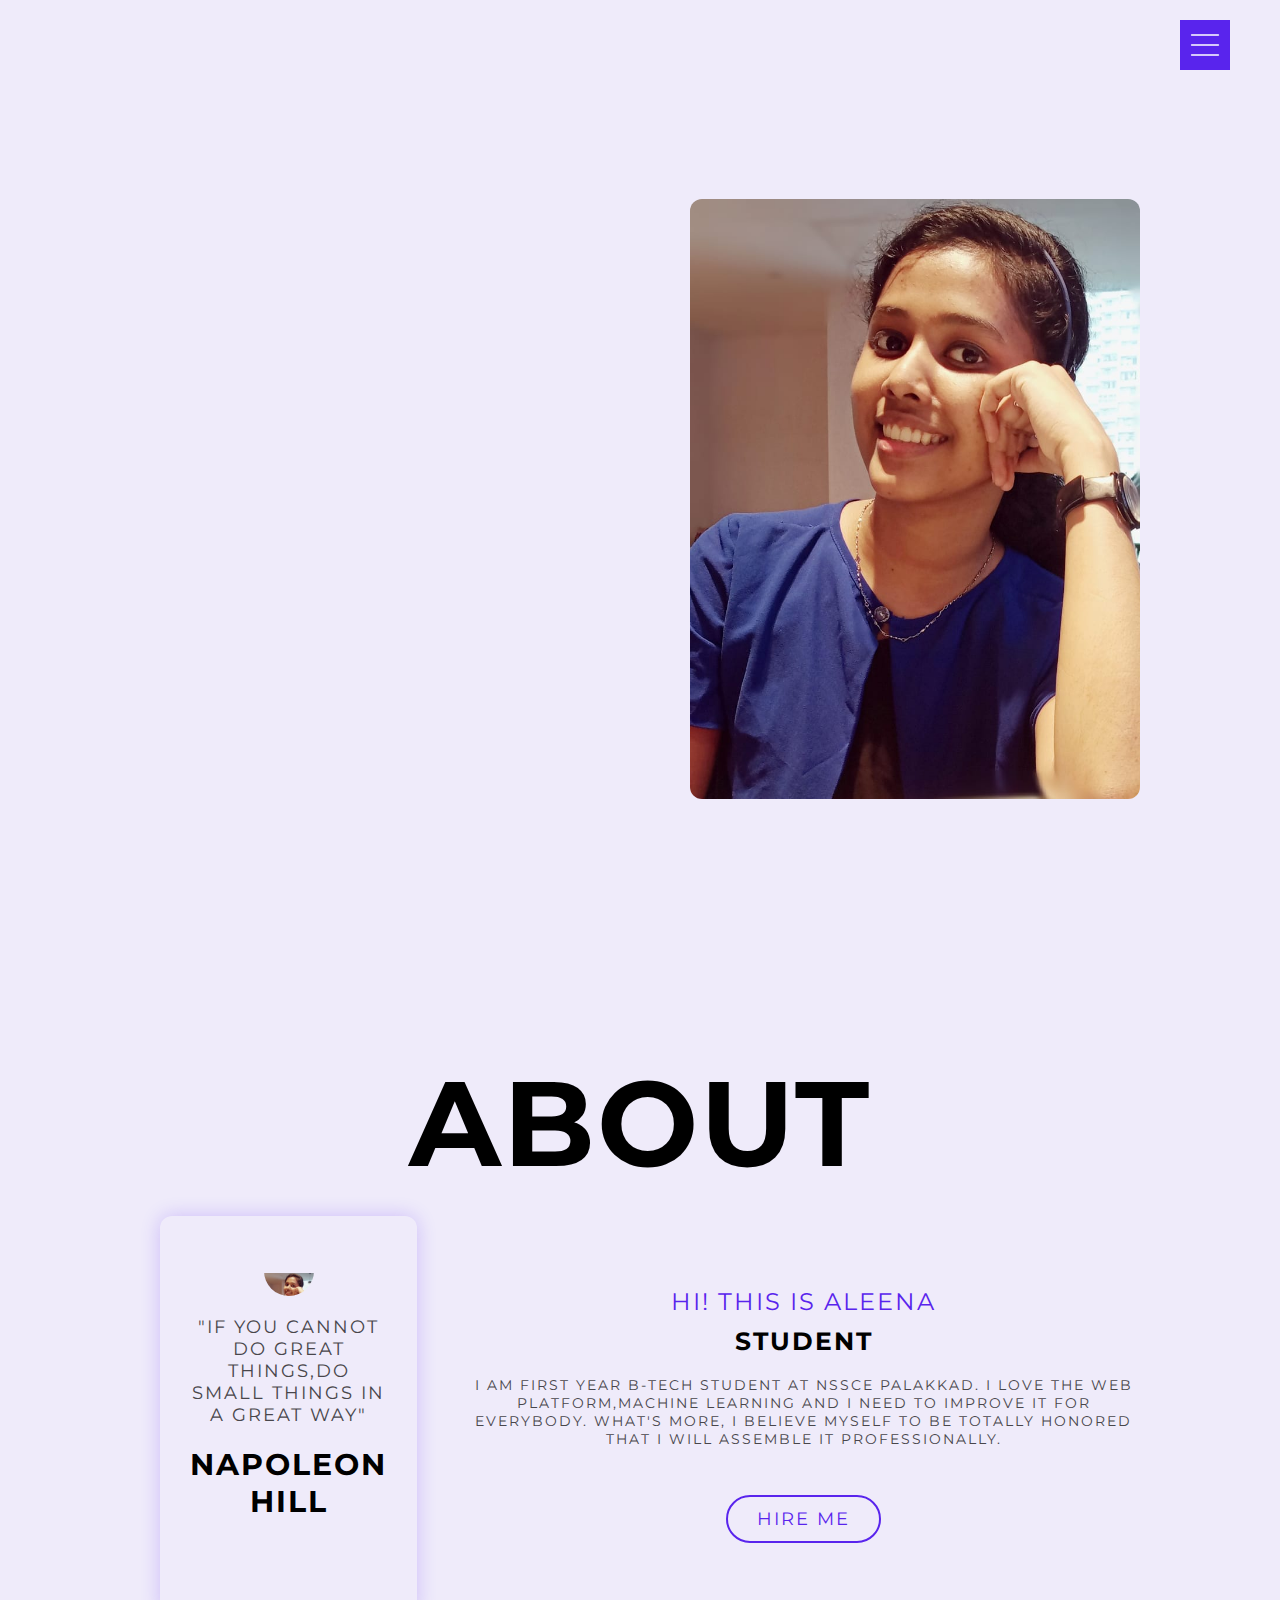
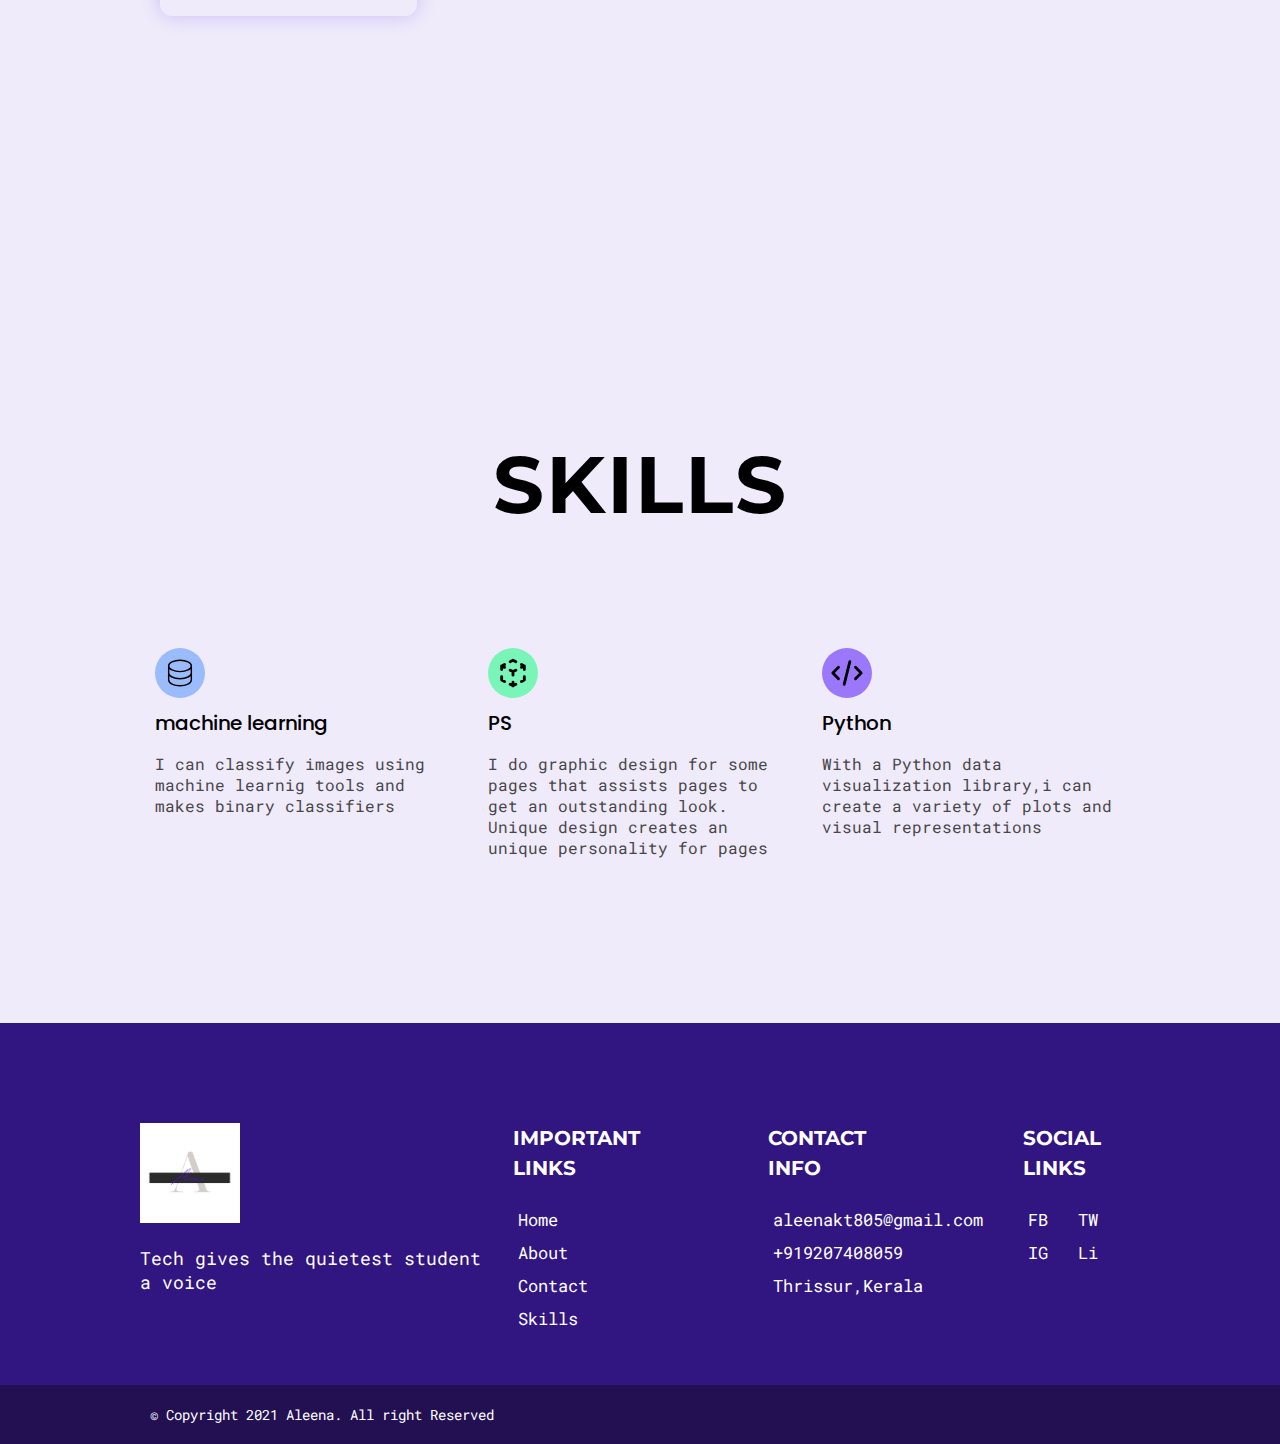
==== index.html @ 8a0adb4d "Add files via upload" ====
<!DOCTYPE html>
<html lang="en">

<head>
  <meta charset="UTF-8">
  <meta name="viewport" content="width=device-width, initial-scale=1.0">
  <title>Aleena - Portfolio</title>
  <link rel="shortcut icon" href="./image/favicon.ico" type="image/x-icon">
  <link rel="stylesheet" href="style.css">
</head>

<!-- Scroll Top Button -->
<div class="scroll-top">
    <svg xmlns="http://www.w3.org/2000/svg" fill="none" viewBox="0 0 24 24" stroke="currentColor">
      <path stroke-linecap="round" stroke-linejoin="round" stroke-width="2" d="M8 7l4-4m0 0l4 4m-4-4v18" />
    </svg>
  </div>

<!-- Navigation -->
<section id="navigation">
    <div class="nav-icon">
      <svg xmlns="http://www.w3.org/2000/svg" fill="none" viewBox="0 0 24 24" stroke="currentColor">
        <path stroke-linecap="round" stroke-linejoin="round" stroke-width="1" d="M4 6h16M4 12h16M4 18h16" />
      </svg>
    </div>
  </section>
  <div id="nav-content">
    <div class="close-btn">
      <svg xmlns="http://www.w3.org/2000/svg" fill="none" viewBox="0 0 24 24" stroke="currentColor">
        <path stroke-linecap="round" stroke-linejoin="round" stroke-width="2" d="M6 18L18 6M6 6l12 12" />
      </svg>
    </div>
    <div class="wrapper">
      <h2 class="section-heading">Menu</h2>
      <nav>
        <ul>
          <li><a data-text="Home" href="./index.html#hero">Home</a></li>
          <li><a data-text="About" href="./index.html#about">About</a></li>
          <li><a data-text="Skills" href="./index.html#skills">skills</a></li>
          <li><a data-text="Contact" href="./contact.html">Contact</a></li>
        </ul>
      </nav>
    </div>
  </div>

<!-- Hero section -->
<section id="hero">
  <div class="container">
    <div class="left">
      <p class="subheading">I'm Aleena K T</p>
      <h2 class="heading">
        <div class="wrapper"><span>Pixels</span></div>
        <div class="wrapper"><span>with</span></div>
        <div class="wrapper"><span>purpose</span></div>
      </h2>
      <p class="desc">I am currently pursuing my b-tech degree in electrical and electronics from nss college of engineering palakkad</p>
      <div class="buttons">
        <a href="#projects" class="primary-btn">See My Works</a>
        <a href="#">
          <svg xmlns="http://www.w3.org/2000/svg" fill="none" viewBox="0 0 24 24" stroke="currentColor">
            <path stroke-linecap="round" stroke-linejoin="round" stroke-width="1"
              d="M14.752 11.168l-3.197-2.132A1 1 0 0010 9.87v4.263a1 1 0 001.555.832l3.197-2.132a1 1 0 000-1.664z" />
            <path stroke-linecap="round" stroke-linejoin="round" stroke-width="1"
              d="M21 12a9 9 0 11-18 0 9 9 0 0118 0z" />
          </svg>
        </a>
      </div>
    </div>
    <div class="right">
      <img src="./images/profile.jpeg" alt="">
    </div>
  </div>
</section>
<!-- About -->
<section id="about">
    <div class="container">
      <h2 class="section-heading" data-outline="about">ABOUT</h2>
      <div class="wrapper">
        <div class="left">
          <div class="card">
            <div class="img">
              <img src="./images/profile.jpeg" alt="">
            </div>
            <p class="card-desc">"If you cannot do great things,do small things in a great way"</p>
            <h3 class="card-name">Napoleon Hill</h3>
          </div>
        </div>
        <div class="right">
          <p class="subheading">Hi! This is Aleena
          </p>
          <h2 class="slogan">Student</h2>
          <p class="right-text">I am first year b-tech student at nssce palakkad. I love the Web platform,machine learning
            and I need to improve it for
            everybody. What's more, I believe myself to be totally honored that I will assemble it professionally.
          </p>
          <div class="buttons">
            <a href="./contact.html" class="primary-btn outline">Hire Me</a>
          </div>
        </div>
      </div>
    </div>
  </section>
  <!-- skills Section -->
  <section id="skills">
    <div class="container">
      <h2 class="section-heading" data-outline="skills">SKILLS</h2>
      <div class="all-items">
        <div class="item">
          <div class="icon">
            <svg xmlns="http://www.w3.org/2000/svg" class="h-6 w-6" fill="none" viewBox="0 0 24 24" stroke="currentColor">
                <path stroke-linecap="round" stroke-linejoin="round" stroke-width="1" d="M4 7v10c0 2.21 3.582 4 8 4s8-1.79 8-4V7M4 7c0 2.21 3.582 4 8 4s8-1.79 8-4M4 7c0-2.21 3.582-4 8-4s8 1.79 8 4m0 5c0 2.21-3.582 4-8 4s-8-1.79-8-4" />
            </svg>
          </div>
          <h3 class="item-heading">machine learning</h3>
          <p class="item-desc">I can classify images using machine learnig tools and makes binary classifiers 
          </p>
        </div>
        <div class="item">
          <div class="icon">
            <svg xmlns="http://www.w3.org/2000/svg" class="h-6 w-6" fill="none" viewBox="0 0 24 24" stroke="currentColor">
                <path stroke-linecap="round" stroke-linejoin="round" stroke-width="2" d="M14 10l-2 1m0 0l-2-1m2 1v2.5M20 7l-2 1m2-1l-2-1m2 1v2.5M14 4l-2-1-2 1M4 7l2-1M4 7l2 1M4 7v2.5M12 21l-2-1m2 1l2-1m-2 1v-2.5M6 18l-2-1v-2.5M18 18l2-1v-2.5" />
            </svg>
          </div>
          <h3 class="item-heading">PS</h3>
          <p class="item-desc">I do graphic design for some pages that assists pages to get an outstanding look. Unique
            design creates an unique personality for pages
          </p>
        </div>
        <div class="item">
          <div class="icon">
            <svg xmlns="http://www.w3.org/2000/svg" class="h-6 w-6" fill="none" viewBox="0 0 24 24" stroke="currentColor">
                <path stroke-linecap="round" stroke-linejoin="round" stroke-width="2" d="M10 20l4-16m4 4l4 4-4 4M6 16l-4-4 4-4" />
            </svg>
          </div>
          <h3 class="item-heading">Python</h3>
          <p class="item-desc">With a Python data visualization library,i can create a variety of plots and visual representations
          </p>
        </div>
      </div>
    </div>
  </section>

   <!-- Footer Section -->
   <section id="footer">
    <div class="container">
      <footer>
        <div class="col-1">
          <div class="logo"><a href="#">
              <img src="./images/logo .png" alt="">
            </a></div>
          <p>Tech gives the quietest student a voice </p>
        </div>
        <div class="col-2">
          <h2 class="column-heading">Important<br>Links</h2>
          <ul>
            <li><a href="./index.html#home">Home</a></li>
            <li><a href="./index.html#about">About</a></li>
            <li><a href="./contact.html">Contact</a></li>
            <li><a href="./index.html#skills">Skills</a></li>
          </ul>
        </div>
        <div class="col-3">
          <h2 class="column-heading">Contact<br>Info</h2>
          <ul>
            <li><a href="#">aleenakt805@gmail.com</a></li>
            <li><a href="#">+919207408059</a></li>
            <li><a href="#">Thrissur,Kerala</a></li>
          </ul>
        </div>
        <div class="col-4">
          <h2 class="column-heading">Social<br>Links</h2>
          <ul>
            <li><a href="#">FB</a></li>
            <li><a href="#">TW</a></li>
            <li><a href="#">IG</a></li>
            <li><a href="#">Li</a></li>
          </ul>
        </div>
      </footer>
    </div>
  </section>
  <section id="copyright">
    <div class="container">
      <p> &copy; Copyright 2021 Aleena. All right Reserved</p>
    </div>
  </section>

  <script src="./app.js"></script>
</body>

</html>
---- style.css ----
@import url('https://fonts.googleapis.com/css2?family=Montserrat:wght@700;900&family=Roboto+Mono:wght@300;500&family=Poppins:wght@600&display=swap');

/* variables */
:root {
	--primary-color: #5924ed;
	--secondary-black: #0d081a;
	--secondary-gray: #48464b;
	--body-bg: #efebfa;
}

/* global styles */
* {
	padding: 0;
	margin: 0;
	box-sizing: border-box;
}
html {
	font-family: 'Roboto Mono';
	font-size: 10px;
	scroll-behavior: smooth;
}
body {
	background-color: var(--body-bg);
}
img {
	width: 100%;
	height: 100%;
}
a {
	color: black;
	text-decoration: none;
}
.container {
	width: 90%;
	margin: 0 auto;
	max-width: 1000px;
}.primary-btn {
	display: inline-block;
	background-color: var(--primary-color);
	color: white;
	font-size: 1.8rem;
	padding: 0.6em 1.6em;
	border-radius: 50px;
}
.buttons .primary-btn.outline {
	background-color: transparent;
	border: 2px solid var(--primary-color);
	color: var(--primary-color);
}
.buttons svg {
	width: 50px;
	color: var(--primary-color);
}

/* scroll Top/Up Button */
.scroll-top {
	z-index: 100;
	height: 60px;
	width: 60px;
	background-color: white;
	position: fixed;
	bottom: 10px;
	right: 10px;
	cursor: pointer;
	border-radius: 6px;
	box-shadow: 0px 0px 20px rgba(71, 40, 182, 0.226);
	/* hover effect default */
	transform: scale(0.9);
	transition: 0.3s ease-in-out transform;
	/* for centering the icon */
	/* display: flex; */
	display: none;
	align-items: center;
	justify-content: center;
}
.scroll-top svg {
	width: 50%;
	color: black;
	pointer-events: none;
}

.scroll-top:hover {
	transform: scale(1);
}

/* Navigation Section */
#navigation {
	position: fixed;
	right: 50px;
	height: auto;
	top: 20px;
	z-index: 100;
}
#navigation .nav-icon {
	width: 50px;
	height: 50px;
	margin: 0 auto;
	margin-right: 0;
	cursor: pointer;
	background-color: var(--primary-color);
	display: flex;
	align-items: center;
	justify-content: center;
}
#navigation .nav-icon svg {
	width: 80%;
	color: white;
}
#nav-content {
	position: fixed;
	right: 0;
	width: 80%;
	max-width: 800px;
	height: 100%;
	z-index: 100;
	background-color: var(--secondary-black);
	color: white;
	display: flex;
	align-items: center;
	justify-content: center;
	overflow: hidden;
	transform: translateX(105%);
	transition: 0.3s ease transform;
}
#nav-content.show {
	transform: translateX(0);
	box-shadow: -6px 0px 29px 7px #000000a3;
}
#nav-content .section-heading {
	text-align: left;
    font-size: 80px;
    color: var(--primary-color);
    font-family: 'Montserrat',sans-serif;
}
#nav-content .section-heading::before {
	text-align: left;
	-webkit-text-stroke: 1.5px #afadad25;
    font-size: 70px;
}
#nav-content .wrapper {
	width: 70%;
	position: relative;
}
#nav-content ul {
	list-style: none;
	text-align: left;
}
#nav-content ul li {
	margin-bottom: 2rem;
}
#nav-content ul li a {
	display: inline-block;
	width: 100%;
	color: white;
	font-size: 5rem;
	font-family: 'Montserrat',sans-serif;
	/* position: relative; */
}
#nav-content ul li a::after {
	content: attr(data-text);
	pointer-events: none;
	position: absolute;
	right: -150px;
	bottom: 30%;
	width: 100%;
	color: transparent;
	-webkit-text-stroke: 1.5px #afadad25;
	opacity: 0;
	transition: 0.3s ease;
	transition-property: opacity, transform;
	z-index: -1;
	text-align: center;
	transform: rotate(90deg) scale(3);
}
#nav-content ul li a:hover::after {
	opacity: 1;
	transform: scale(3) translateY(10px) rotate(90deg);
}
#nav-content .close-btn {
	position: absolute;
	left: 10px;
	top: 10px;
	color: white;
	width: 40px;
	height: 40px;
	background-color: var(--primary-color);
	display: flex;
	align-items: center;
	justify-content: center;
	border-radius: 50%;
	cursor: pointer;
	transition: 0.3s ease background-color;
}
#nav-content .close-btn:hover {
	background-color: crimson;
}
#nav-content .close-btn svg {
	width: 80%;
}
@media only screen and (max-width: 768px) {
	#navigation {
		right: 10px;
		top: 10px;
	}
	#nav-content nav ul li a::after {
		display: none;
	}
	#nav-content .section-heading {
		text-align: right;
		margin-bottom: 5rem;
	}
	#nav-content .section-heading::before {
		text-align: right;
	}
	#nav-content nav ul {
		text-align: right;
	}
	#nav-content nav ul li a {
		font-size: 2.5rem;
	}
	#nav-content .wrapper {
		width: 90%;
	}
}
/* Hero section Styles */
#hero {
	height: 100vh;
	width: 100%;
	padding-top: 10rem;
    display: flex;
    align-items: center;
    justify-content: center;
}
#hero .container {
	display: flex;
	align-items: center;
	justify-content: center;
}
#hero .container .left {
	flex: 6;
	/* padding-right: 3rem; */
}
#hero .container .right {
	flex: 8;
}

#hero .left .subheading {
	font-size: 1.8rem;
	font-weight: 500;
	text-transform: uppercase;
	color: var(--primary-color);
	animation: fade 0.3s ease-in forwards;
	animation-delay: 1.1s;
	opacity: 0;
}
#hero .left .heading {
	font-size: 6rem;
	font-family: 'Montserrat';
	font-weight: 900;
	/* max-width: 400px; */
	overflow: hidden;
}
#hero .left .heading .wrapper {
	/* position: relative; */
	display: inline-block;
	overflow: hidden;
    /* border: 1px solid red; */
}
#hero .left .heading .wrapper span {
	position: relative;
	bottom: -70px;
	animation: reveal 1s ease-in-out forwards;
}
@keyframes reveal {
	0% {
		bottom: -70px;
	}
	100% {
		bottom: 0px;
	}
}
@keyframes fade {
	0% {
		opacity: 0;
	}
	100% {
		opacity: 1;
	}
}
#hero .left .desc {
	margin-top: 2.5rem;
	max-width: 400px;
    font-size: 1.6rem;
    color: var(--secondary-black);
	animation: fade 0.3s ease-in forwards;
	animation-delay: 1.1s;
	opacity: 0;
}
#hero .left .buttons {
	animation: fade 0.3s ease-in forwards;
	animation-delay: 1.1s;
	opacity: 0;
}

#hero .right {
	text-align: right;
}
#hero .right img {
	width: 100%;
	max-width: 450px;
	height: 600px;
	object-fit: cover;
	object-position: 50% 30%;
	border-radius: 12px;
}

@media only screen and (max-width: 768px) {
	html {
		font-size: 9px;
	}
	#hero .container {
		flex-direction: column-reverse;
	}
	#hero .container .right {
		text-align: center;
		flex: 1;
		margin-bottom: 2rem;
	}
	#hero .container .left {
		text-align: center;
		padding-right: 0;
		flex: 1;
		height: fit-content;
	}
	#hero .left .buttons {
		justify-content: center;
	}
	#hero .left .heading {
		font-size: 4rem;
		margin: 0 auto;
	}
	#hero .container .left .desc {
		margin: 0 auto;
		margin-top: 2rem;
	}
	#hero .right img {
		width: 100%;
		height: 400px;
	}
}
@media only screen and (max-width: 950px) {
	#hero .container .right {
		flex: 6;
	}
}

/* About section  */
#about {
	padding: 15rem 0;
    text-align: center;
    font-size: clamp(2rem, 10vw, 8rem);
    text-transform: uppercase;
    letter-spacing: 0.2rem;
    font-family: 'montserrat';
    position: relative;
    margin-bottom: 10rem;

}
#about .wrapper {
	display: flex;
	align-items: center;
	justify-content: center;
	gap: 30px;
}
#about .left {
	padding: 2rem;
	text-align: center;
}
#about .left .card {
	box-shadow: 0px 0px 20px #4705fc33;
	padding: 3rem;
	border-radius: 12px;
	min-height: 400px;
}
#about .left .card .img {
	width: 50px;
	height: 50px;
	margin: 0 auto;
	border-radius: 50%;
	overflow: hidden;
	margin-bottom: 2rem;
}
#about .left .card .img img {
	object-fit: cover;
}
#about .left .card .card-desc {
	color: var(--secondary-gray);
	margin-bottom: 2rem;
    font-size: large;
}
#about .left .card .card-name {
	font-size: 3rem;
	margin-bottom: 0.2rem;
}
#about .left .card .card-sub-title {
	font-size: 1.4rem;
}
#about .subheading {
	color: var(--primary-color);
	margin-bottom: 1rem;
    font-size: x-large;
}
#about .right .slogan {
	font-size: 2.5rem;
	margin-bottom: 2rem;
}
#about .right .right-text {
	color: var(--secondary-gray);
    font-size: 14px;
}
@media only screen and (max-width: 768px) {
	#about .wrapper {
		flex-direction: column-reverse;
		text-align: center;
	}
	#about .right .buttons {
		flex-direction: column;
	}
	#about .right .buttons a {
		width: 100%;
		text-align: center;
	}
}


/* Skills Section */
#skills {
	padding: 15rem 0;
}

#skills .all-items {
	display: flex;
	align-items: flex-start;
	justify-content: center;
}
#skills .item {
	padding: 1.5rem;
	transition: 0.3s ease-in-out background-color;
	border-radius: 12px;
	flex: 3;
}
#skills .item:nth-child(1):hover {
	background-color: rgb(8 69 241 / 35%);
}
#skills .item:nth-child(2):hover {
	background-color: rgba(0, 255, 115, 0.151);
}
#skills .item:nth-child(3):hover {
	background-color: #cbbef093;
}
#skills .item .icon {
	width: 50px;
	height: 50px;
	padding: 0.8rem;
	background-color: rgba(255, 0, 0, 0.24);
	border-radius: 50%;
	margin-bottom: 1rem;
}
#skills .item-heading {
	font-weight: 500;
	font-size: 2rem;
	/* text-transform: uppercase; */
	margin-bottom: 1.5rem;
	font-family: 'Poppins';
}
#skills .item-desc {
	color: var(--secondary-gray);
    font-size: medium;
}
#skills .item:nth-child(1) .icon {
	background-color: rgb(7 106 255 / 37%);
}
#skills .item:nth-child(2) .icon {
	background-color: rgba(0, 255, 115, 0.493);
}
#skills .item:nth-child(3) .icon {
	background-color: #4705fc80;
}
#skills .section-heading {
    font-size: clamp(2rem, 10vw, 8rem);
    font-family: 'Montserrat';
    text-transform: uppercase;
    letter-spacing: 0.2rem;
    text-align: center;
    position: relative;
    margin-bottom: 10rem;
}
@media only screen and (max-width: 768px) {
	#skills .all-items {
		flex-direction: column;
		text-align: center;
	}
	#skills .item .icon {
		margin: 0 auto;
		margin-bottom: 1rem;
	}
	#skills .item {
		margin: 2rem 0;
	}
	#skills .item:nth-child(1) {
		background-color: rgb(8 69 241 / 35%);
	}
	#skills .item:nth-child(2) {
		background-color: rgba(0, 255, 115, 0.151);
	}
	#skills .item:nth-child(3) {
		background-color: #cbbef093;
	}
}

/* Contact Section */
#contact {
	padding: 10rem 0;
    font-size: 40px;
    font-family: sans-serif;
}
#contact .wrapper {
	display: flex;
	align-items: flex-start;
	justify-content: center;
	gap: 5rem;
}
#contact .wrapper .left {
	flex: 1;
}
#contact .wrapper .right {
	flex: 1;
}
#contact .left .contact-heading {
	font-family: 'Montserrat',sans-serif;
	font-size: 25px;
	margin-bottom: 1rem;
}
#contact .left .contact-desc {
	color: var(--secondary-gray);
	margin-bottom: 4rem;
    font-size: medium;
    font-family: 'Montserrat',sans-serif;
}
#contact .left .contact-info {
	margin-bottom: 5rem;
}
#contact .left .contact-info ul {
	list-style: none;
}
#contact .left .contact-info ul li {
	border-radius: 12px;
	overflow: hidden;
}
#contact .left .contact-info ul li a {
	display: flex;
	align-items: center;
	justify-content: flex-start;
	gap: 1rem;
	font-size: 2rem;
	padding: 1.5rem;
}

#contact .left .contact-info ul li:hover {
	background-color: var(--primary-color);
}
#contact .left .contact-info ul li:hover .icon {
	color: white;
}
#contact .left .contact-info ul li:hover .text {
	color: white;
}
#contact .left .contact-info ul li a .icon {
	width: 25px;
	color: var(--primary-color);
}
#contact .left .contact-info ul li a .text {
	color: var(--secondary-gray);
}
#contact .left .social-info ul {
	display: flex;
	list-style: none;
	font-size: 2rem;
	gap: 2rem;
}
#contact .left .social-info ul li a {
	color: var(--primary-color);
}
#contact .right .form-wrapper {
	background-color: var(--primary-color);
	max-width: 500px;
	margin: 0 auto;
	padding: 5rem;
	border-radius: 12px;
	color: white;
}
#contact .right .form-group {
	margin-bottom: 1rem;
}
#contact .right .form-group label {
	margin-bottom: 0.5rem;
	display: inline-block;
	font-size: 1.8rem;
}
#contact .right .form-group .input-wrapper {
	background-color: white;
	color: black;
	width: 100%;
	display: flex;
	align-items: center;
	justify-content: flex-start;
	height: 40px;
	border-radius: 4px;
	overflow: hidden;
}
#contact .right .form-group .input-wrapper .icon {
	font-size: 2rem;
	height: 100%;
	width: 50px;
	background-color: rgb(218, 218, 218);
	display: flex;
	align-items: center;
	justify-content: center;
}
#contact .right .form-group .input-wrapper input {
	padding: 1rem;
	height: 100%;
	width: 100%;
	outline: none;
	border: none;
	font-size: 2rem;
}
#contact .right .form-group textarea {
	width: 100%;
	height: 250px;
	resize: vertical;
	font-size: 2rem;
	padding: 1rem;
	outline: none;
	border-radius: 4px;
}
#contact .right .form-wrapper button {
	display: inline-block;
	width: 150px;
	font-size: 2rem;
	text-transform: uppercase;
	height: auto;
	padding: 1rem 0;
	font-family: 'Roboto Mono';
	letter-spacing: 0.3rem;
	border-radius: 8px;
	outline: none;
	border: none;
	cursor: pointer;
}
@media only screen and (max-width: 768px) {
	#contact .wrapper {
		flex-direction: column-reverse;
		justify-content: center;
		align-items: center;
	}
	#contact .right {
		width: 100%;
	}
	#contact .right .form-wrapper {
		padding: 3rem;
		width: 100%;
		max-width: 100%;
	}
}

/* Footer Section */
#footer {
	background-color: #311580;
	color: white;
	padding: 10rem 0 5rem 0;
}
#footer footer {
	display: flex;
	align-items: flex-start;
	justify-content: flex-start;
	gap: 2rem;
}
#footer footer .col-1 {
	flex: 3;
}
#footer footer .col-2,
#footer footer .col-3,
#footer footer .col-4 {
	flex: 2;
}
#footer footer .col-4 {
	flex: 1;
}

#footer footer .col-1 .logo img {
	max-width: 100px;
	margin-bottom: 2rem;
}
#footer footer .col-1 p {
	color: white;
    font-size: large;
}

#footer footer .column-heading {
	font-family: 'Montserrat';
	font-size: 2rem;
	margin-bottom: 2rem;
	text-transform: uppercase;
	line-height: 1.5em;
}
#footer footer ul {
	list-style: none;
}
#footer footer ul li {
	border-radius: 4px;
}
#footer footer ul li:hover {
	background-color: white;
}
#footer footer ul li:hover a {
	color: var(--primary-color);
}
#footer footer ul li a {
	display: inline-block;
	width: 100%;
	color: white;
	font-size: 1.7rem;
	padding: 0.5rem;
}
#footer footer .col-4 ul {
	display: flex;
	flex-wrap: wrap;
}
#footer footer .col-4 ul li a {
	min-width: 50px;
}
@media only screen and (max-width: 768px) {
	#footer footer {
		flex-direction: column;
		justify-content: center;
		text-align: center;
	}
	#footer footer .col-1,
	#footer footer .col-2,
	#footer footer .col-3,
	#footer footer .col-4 {
		width: 100%;
		margin-bottom: 3rem;
	}
	#footer footer .col-4 ul {
		width: fit-content;
		margin: 0 auto;
	}
}

/* copyright Section */
#copyright {
	padding: 1rem 0;
	background-color: #221052;
}
#copyright p {
	color: white;
	margin: 1rem;
	font-size: 1.4rem;
}
@media only screen and (max-width: 768px) {
	#copyright p {
		text-align: center;
	}
}
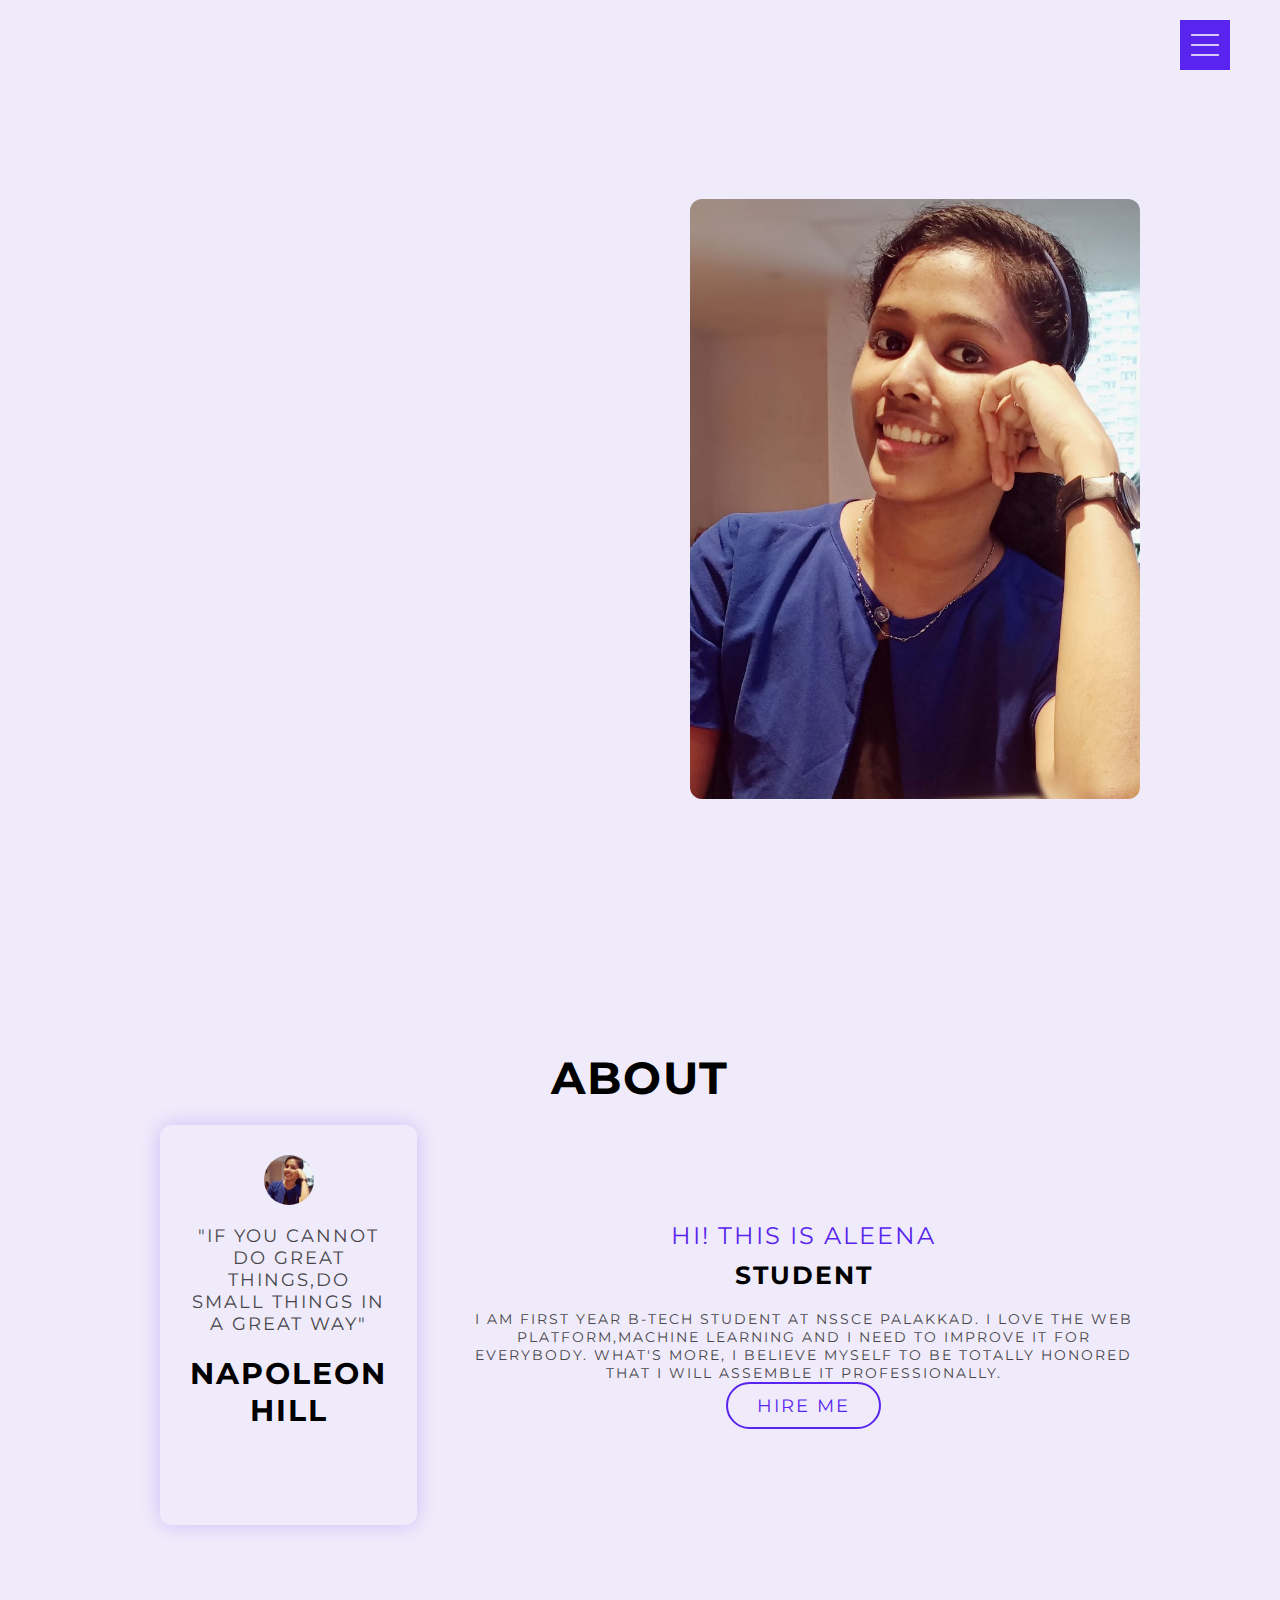
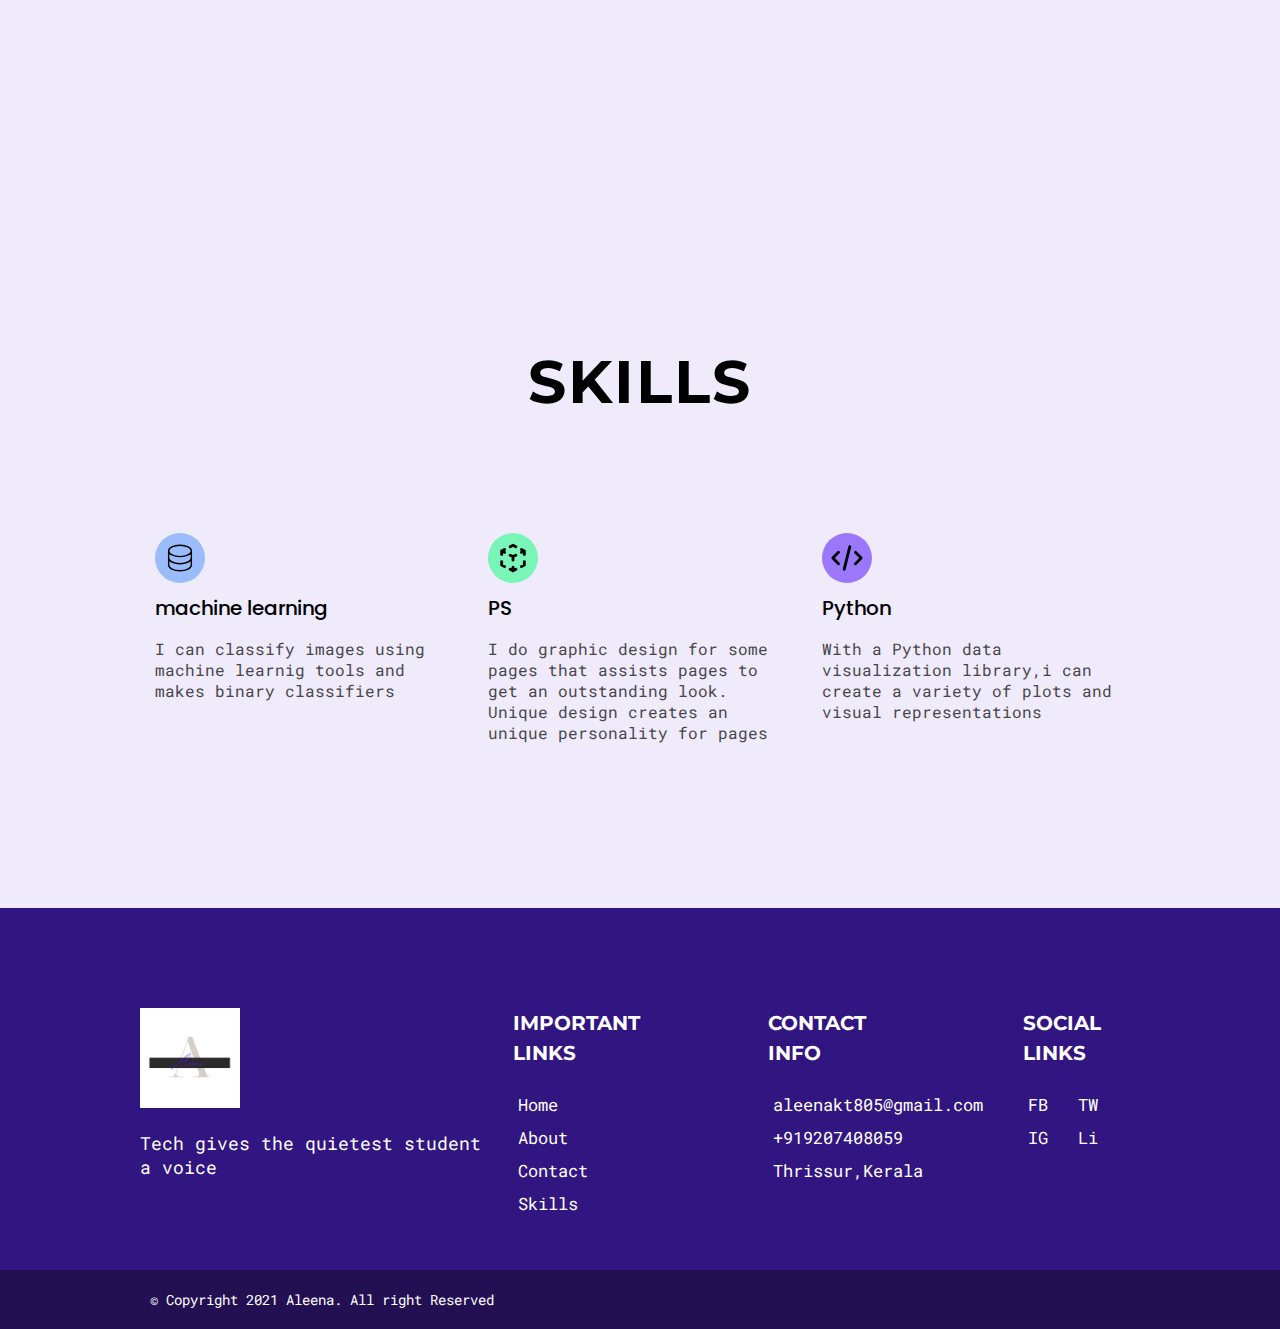
==== commit 95c30bae: "Add files via upload" ====
--- a/index.html
+++ b/index.html
@@ -170,10 +170,10 @@
         <div class="col-4">
           <h2 class="column-heading">Social<br>Links</h2>
           <ul>
-            <li><a href="#">FB</a></li>
-            <li><a href="#">TW</a></li>
-            <li><a href="#">IG</a></li>
-            <li><a href="#">Li</a></li>
+            <li><a href="https://www.facebook.com/aleena.kt.14">FB</a></li>
+            <li><a href="https://twitter.com/Aleenakt_123?s=09">TW</a></li>
+            <li><a href="https://www.instagram.com/aleena_k_t?r=nametag">IG</a></li>
+            <li><a href="https://www.linkedin.com/in/aleena-k-t">Li</a></li>
           </ul>
         </div>
       </footer>
--- a/style.css
+++ b/style.css
@@ -358,7 +358,7 @@
 #about {
 	padding: 15rem 0;
     text-align: center;
-    font-size: clamp(2rem, 10vw, 8rem);
+    font-size: 3rem;
     text-transform: uppercase;
     letter-spacing: 0.2rem;
     font-family: 'montserrat';
@@ -487,7 +487,7 @@
 	background-color: #4705fc80;
 }
 #skills .section-heading {
-    font-size: clamp(2rem, 10vw, 8rem);
+    font-size: 6rem;
     font-family: 'Montserrat';
     text-transform: uppercase;
     letter-spacing: 0.2rem;
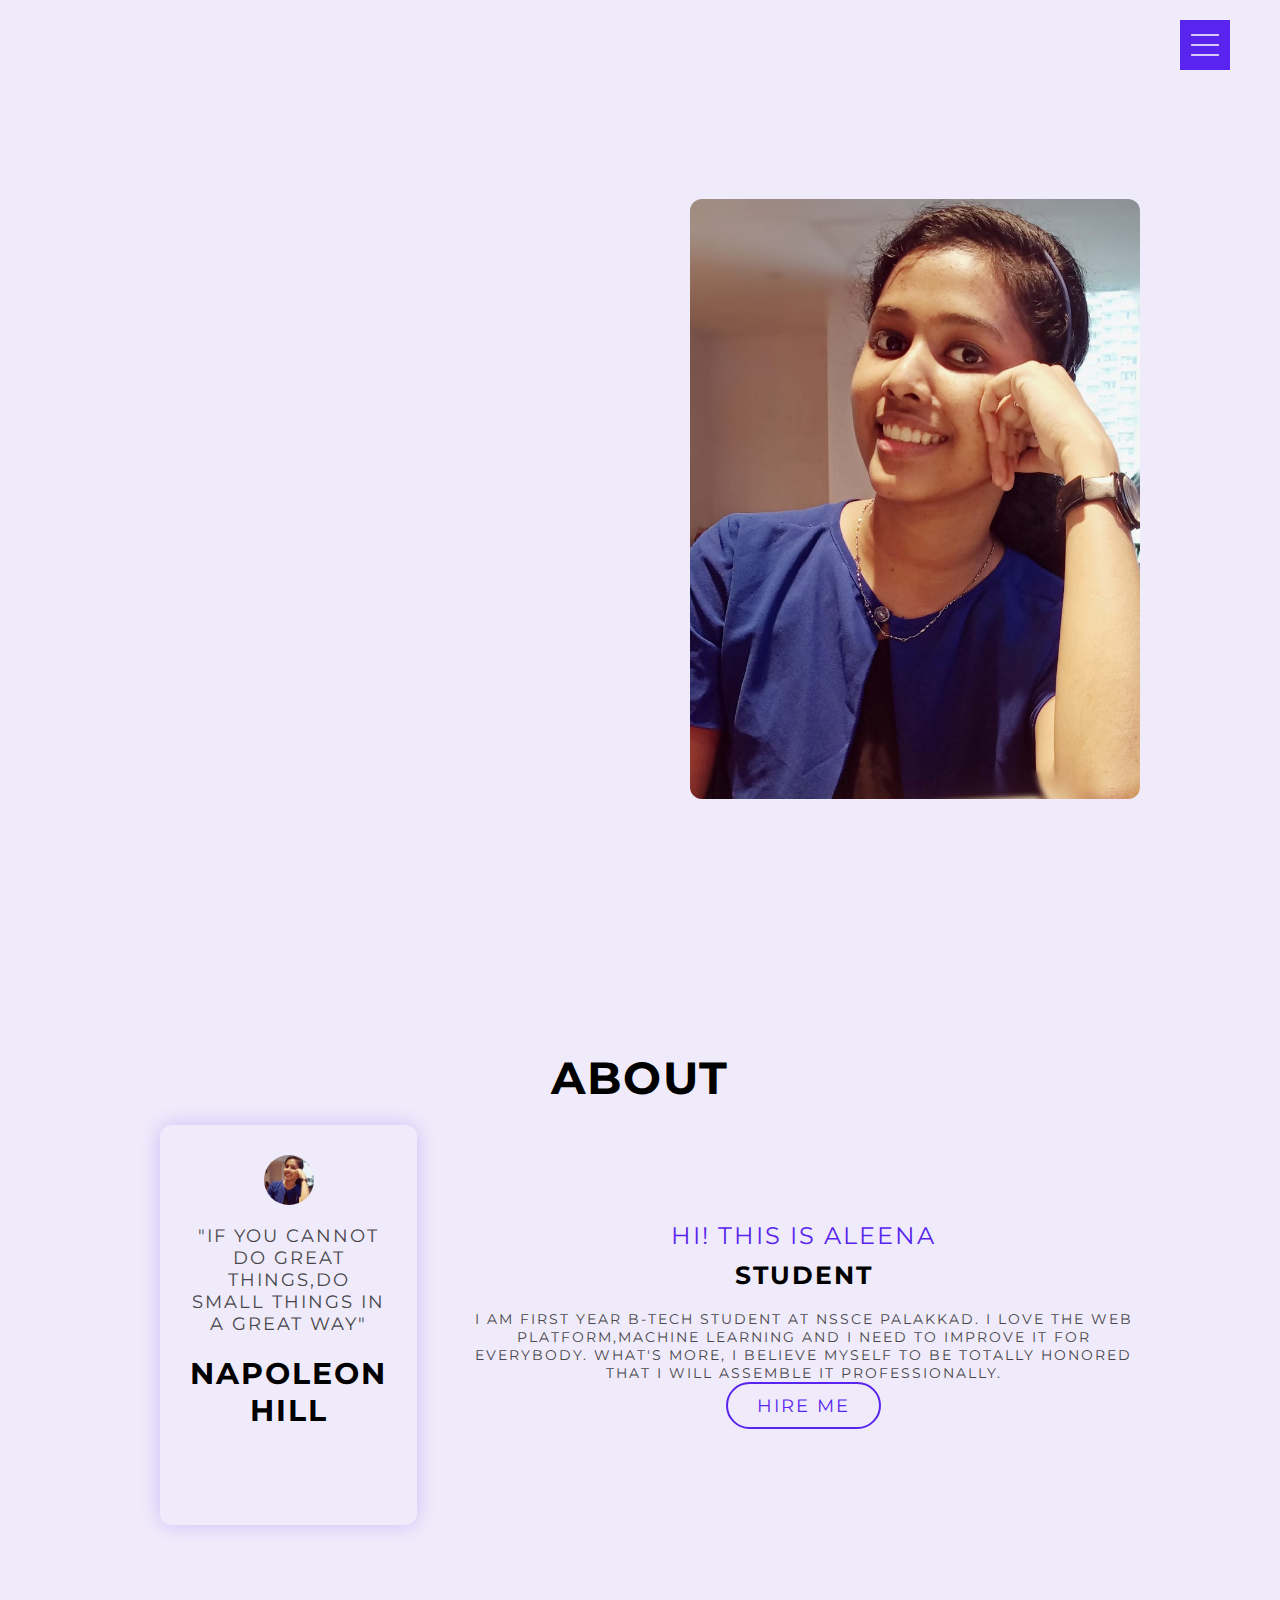
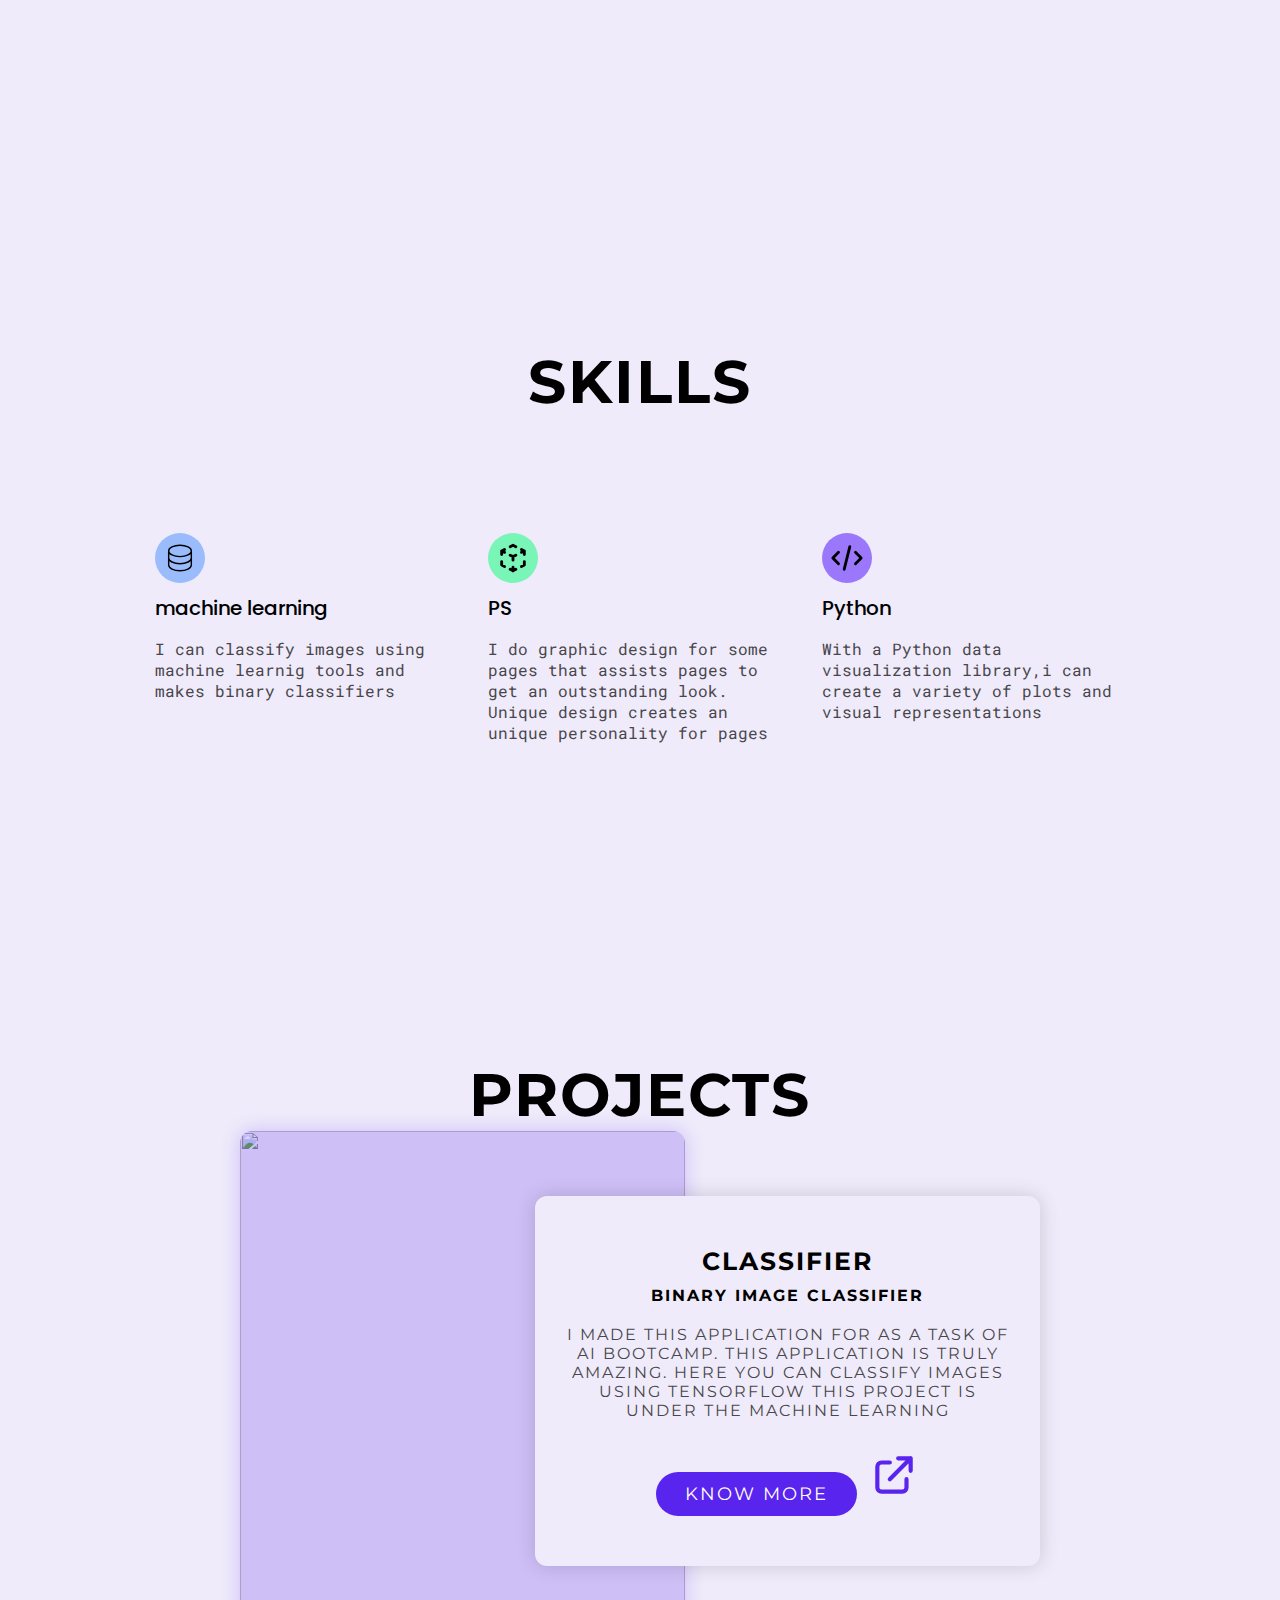
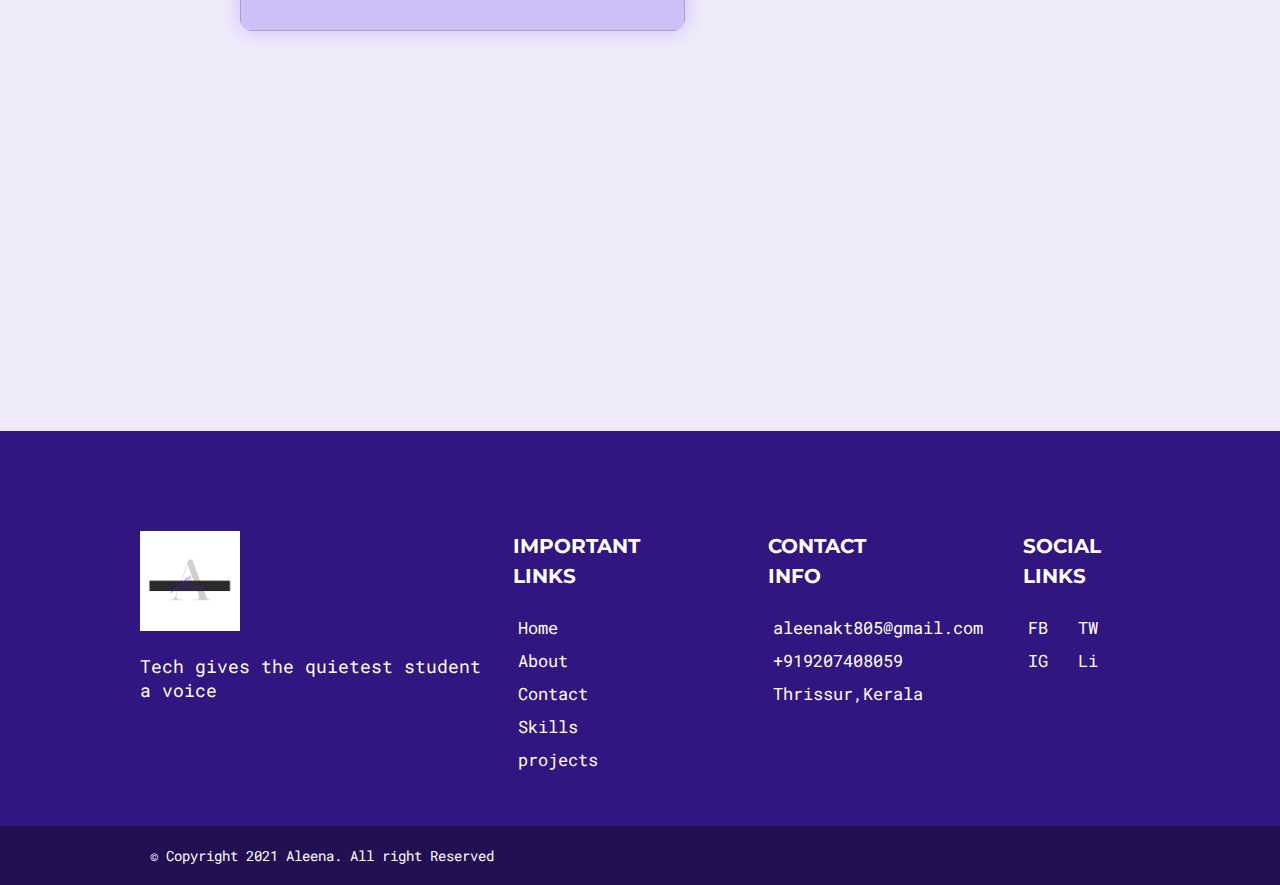
==== commit ba3d2603: "Add files via upload" ====
--- a/index.html
+++ b/index.html
@@ -37,6 +37,7 @@
           <li><a data-text="Home" href="./index.html#hero">Home</a></li>
           <li><a data-text="About" href="./index.html#about">About</a></li>
           <li><a data-text="Skills" href="./index.html#skills">skills</a></li>
+          <li><a data-text="Projects" href="./index.html#projects">Projects</a></li>
           <li><a data-text="Contact" href="./contact.html">Contact</a></li>
         </ul>
       </nav>
@@ -140,6 +141,35 @@
     </div>
   </section>
 
+  <!-- projects -->
+  <section id="projects">
+    <div class="container">
+      <h2 class="section-heading" data-outline="Projects">Projects</h2>
+      <div class="all-items">
+        <div class="item">
+          <div class="left">
+            <div class="img">
+              <img src="./images/project.png" alt="">
+            </div>
+          </div>
+          <div class="right">
+            <h2 class="project-title">classifier</h2>
+            <h3 class="project-sub-title">Binary image classifier</h3>
+            <p class="project-desc">I made this application for as a task of AI bootcamp. This application is truly Amazing. Here
+              you can classify images using tensorflow
+              This project is under the machine learning</p>
+            <div class="buttons">
+              <a href="https://github.com/ALEENA-KT/SHIP_AND_TRUCK_CLASSIFIER.git" class="primary-btn">Know More</a>
+                <svg xmlns="http://www.w3.org/2000/svg" fill="none" viewBox="0 0 24 24" stroke="currentColor">
+                  <path stroke-linecap="round" stroke-linejoin="round" stroke-width="2"
+                    d="M10 6H6a2 2 0 00-2 2v10a2 2 0 002 2h10a2 2 0 002-2v-4M14 4h6m0 0v6m0-6L10 14" />
+                </svg>
+              </a>
+            </div>
+          </section>          
+
+
+
    <!-- Footer Section -->
    <section id="footer">
     <div class="container">
@@ -157,6 +187,7 @@
             <li><a href="./index.html#about">About</a></li>
             <li><a href="./contact.html">Contact</a></li>
             <li><a href="./index.html#skills">Skills</a></li>
+            <li><a href="./index.html#projects">projects</a></li>
           </ul>
         </div>
         <div class="col-3">
@@ -164,7 +195,7 @@
           <ul>
             <li><a href="#">aleenakt805@gmail.com</a></li>
             <li><a href="#">+919207408059</a></li>
-            <li><a href="#">Thrissur,Kerala</a></li>
+            <li><a href="https://maps.app.goo.gl/o337HVbwwzctnfTNA">Thrissur,Kerala</a></li>
           </ul>
         </div>
         <div class="col-4">
--- a/style.css
+++ b/style.css
@@ -518,6 +518,127 @@
 	}
 }
 
+/* Projects Section */
+#projects {
+	padding: 15rem 0;
+    text-align: center;
+    font-size: 4rem;
+    text-transform: uppercase;
+    letter-spacing: 0.2rem;
+    font-family: 'montserrat';
+    position: relative;
+    margin-bottom: 10rem;
+}
+#projects .item {
+	display: flex;
+	align-items: center;
+	justify-content: center;
+	max-width: 800px;
+	margin: 0 auto;
+	margin-bottom: 15rem;
+	/* gap: 0rem; */
+}
+
+#projects .item:nth-of-type(even) {
+	flex-direction: row-reverse;
+}
+#projects .item .left {
+	flex: 1;
+}
+#projects .item .right {
+	margin-left: -150px;
+	flex: 1;
+	background-color: var(--body-bg);
+	padding: 5rem 3rem;
+	border-radius: 12px;
+	box-shadow: 0px 0px 20px #00000028;
+	z-index: 2;
+}
+#projects .item:nth-of-type(even) .right {
+	margin-left: 0;
+}
+#projects .item:nth-of-type(even) .left {
+	margin-left: -150px;
+}
+#projects .item .left .img {
+	height: 500px;
+	overflow: hidden;
+	border-radius: 12px;
+	overflow: hidden;
+	box-shadow: 0px 0px 20px #4705fc33;
+	position: relative;
+}
+#projects .item .left .img::after {
+	content: '';
+	position: absolute;
+	left: 0;
+	top: 0;
+	height: 100%;
+	width: 100%;
+	background-color: #5a24ed38;
+}
+#projects .item .left .img img {
+	object-fit: cover;
+	transition: 0.3s ease transform;
+}
+#projects .item:hover .left .img img {
+	transform: scale(1.1);
+	z-index: 1;
+}
+#projects .item .right .project-title {
+	font-size: 2.5rem;
+	font-family: 'Montserrat';
+	margin-bottom: 1rem;
+}
+#projects .item .right .project-sub-title {
+	font-size: 1.6rem;
+	margin-bottom: 2rem;
+}
+#projects .item .right .project-desc {
+	color: var(--secondary-gray);
+	margin-bottom: 3rem;
+	font-size: medium;
+	font-family: montserrat;
+}
+#projects .item .right .external-link {
+	display: flex;
+	align-items: center;
+	justify-content: center;
+	gap: 1rem;
+	padding: calc(0.6em - 4px) calc(1.6em - 4px);
+}
+#projects .item .right .external-link svg {
+	width: 25px;
+}
+
+@media only screen and (max-width: 768px) {
+	#projects .item {
+		flex-direction: column;
+	}
+	#projects .item .left {
+		width: 100%;
+	}
+	#projects .item .right {
+		margin-left: 0;
+		width: 90%;
+		margin-top: -150px;
+	}
+	#projects .item:nth-of-type(even) {
+		flex-direction: column;
+	}
+	#projects .item:nth-of-type(even) .left {
+		margin-left: 0;
+	}
+}
+@media only screen and (max-width: 450px) {
+	#projects .item .right .buttons {
+		flex-direction: column;
+	}
+	#projects .item .right .buttons a {
+		width: 100%;
+		text-align: center;
+	}
+}
 /* Contact Section */
 #contact {
 	padding: 10rem 0;
@@ -674,6 +795,7 @@
 	}
 }
 
+
 /* Footer Section */
 #footer {
 	background-color: #311580;
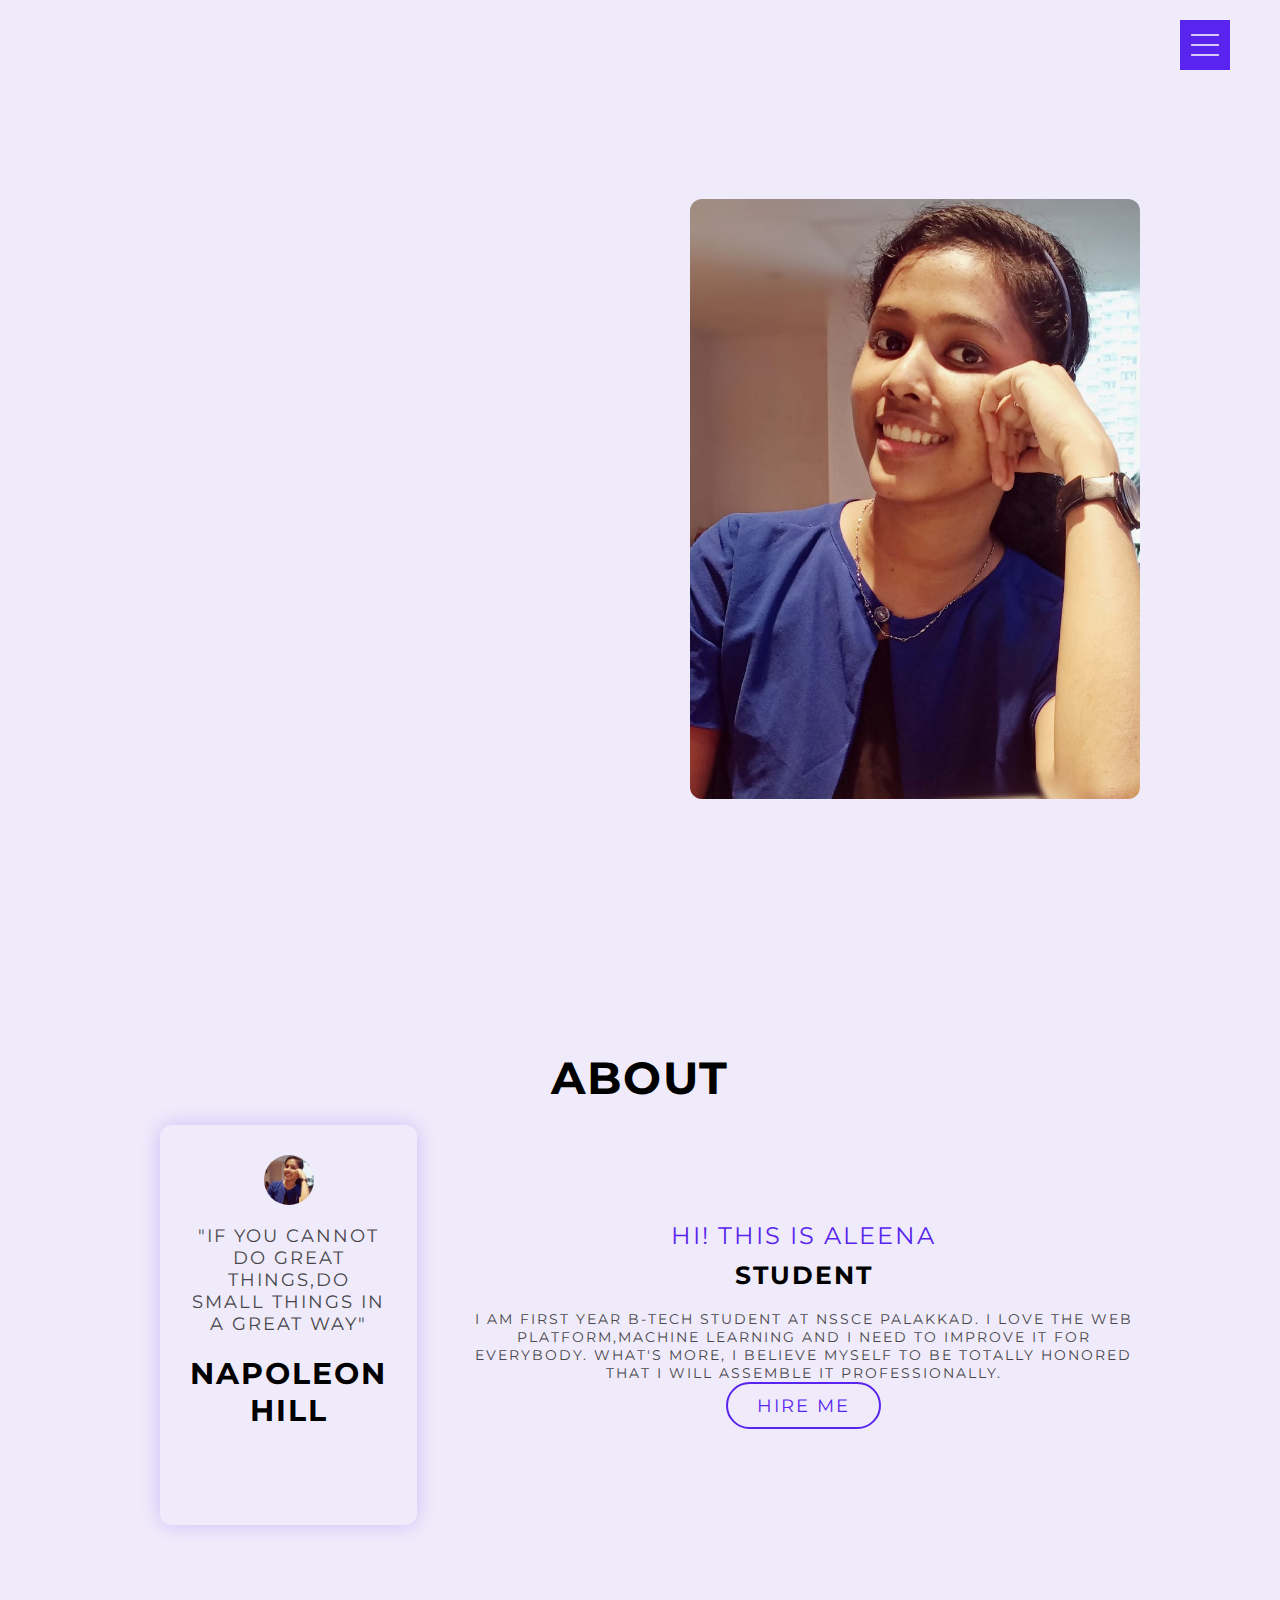
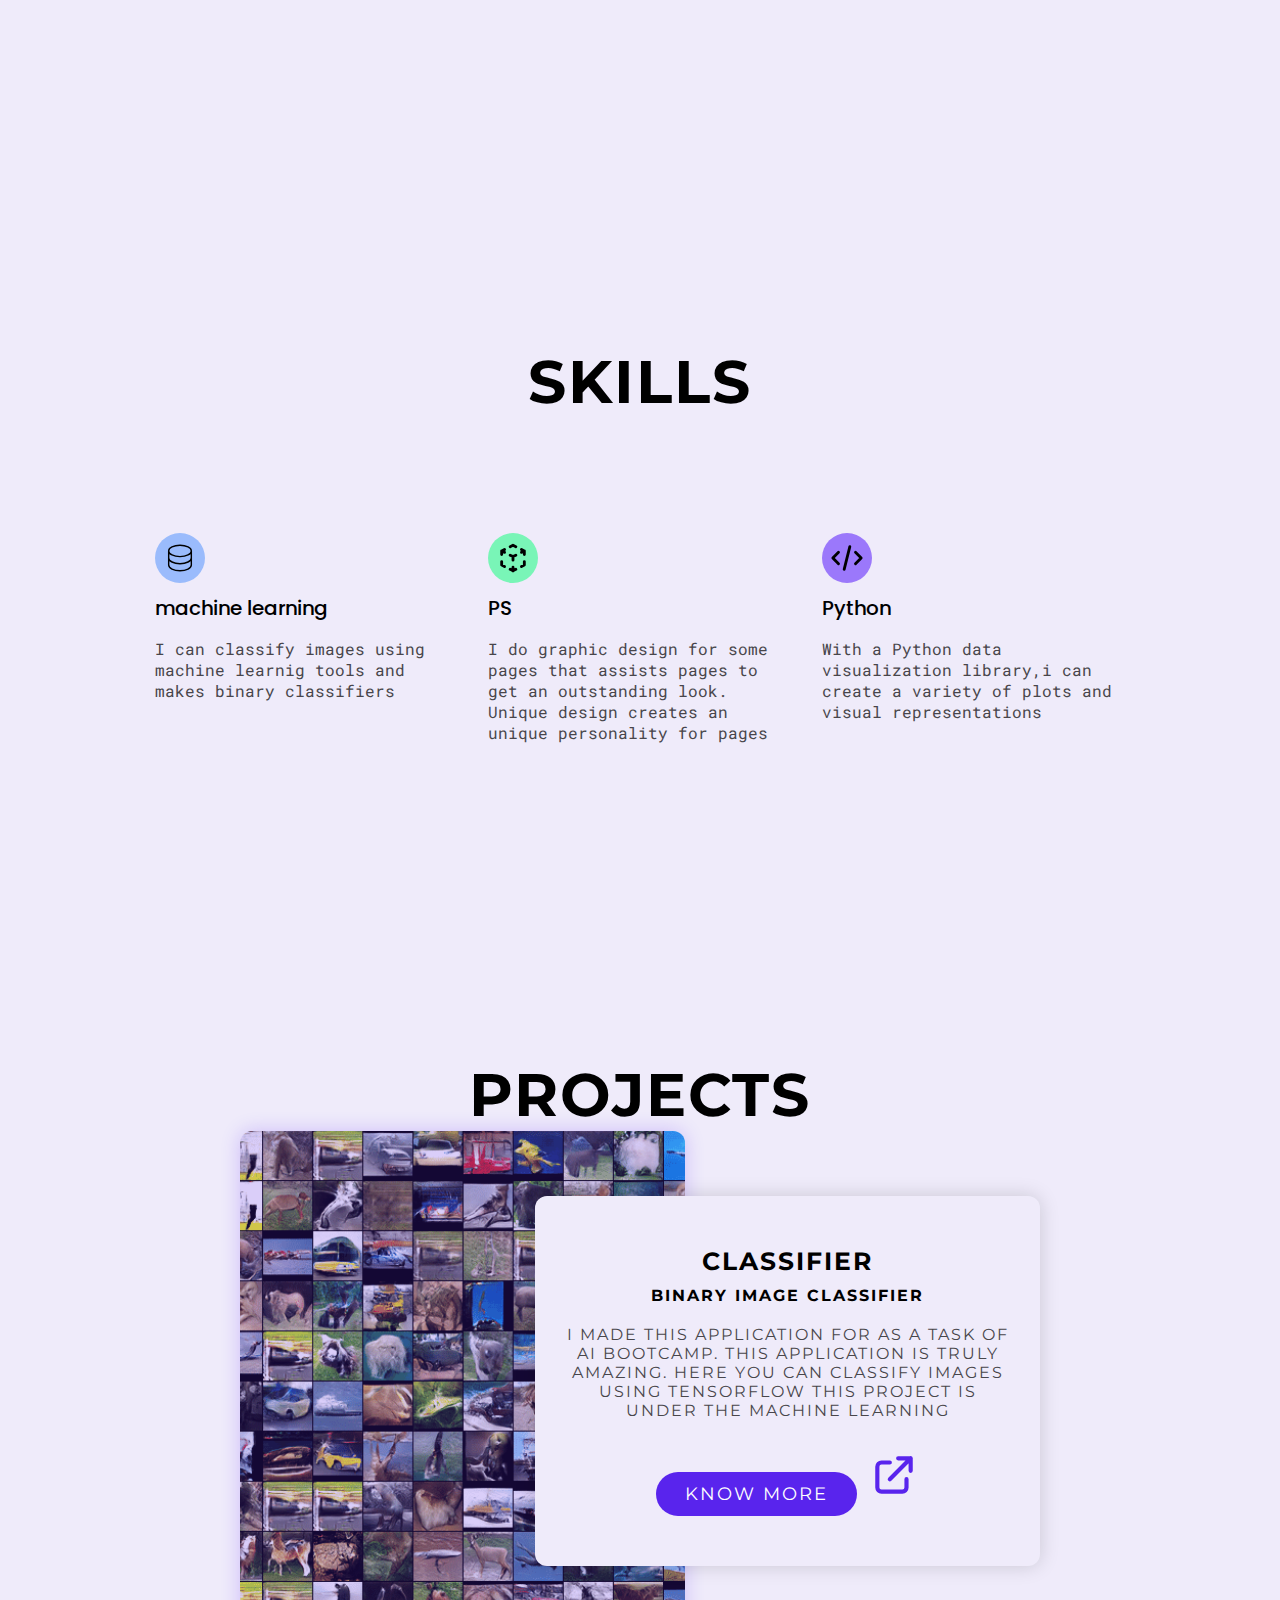
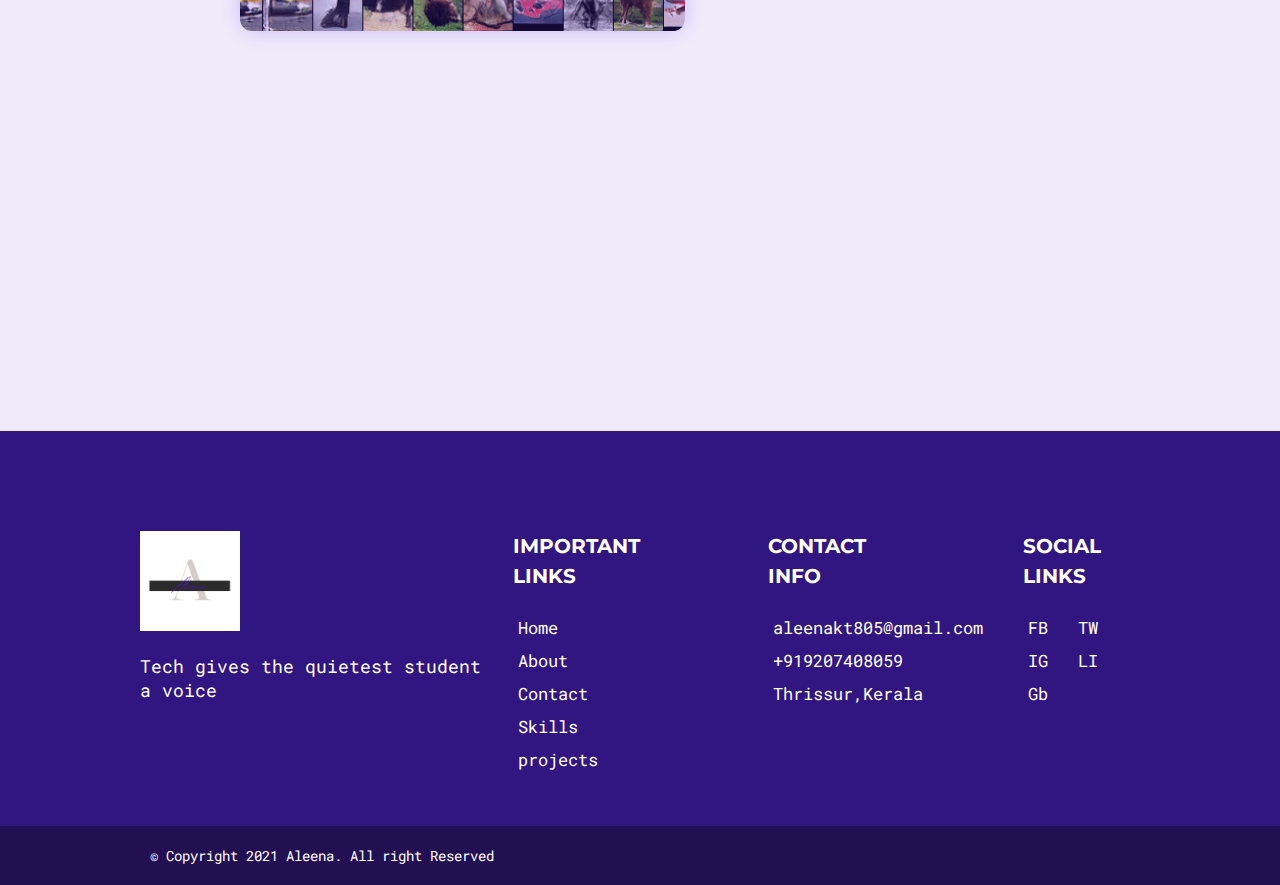
==== commit 260d6a29: "Add files via upload" ====
--- a/index.html
+++ b/index.html
@@ -204,7 +204,9 @@
             <li><a href="https://www.facebook.com/aleena.kt.14">FB</a></li>
             <li><a href="https://twitter.com/Aleenakt_123?s=09">TW</a></li>
             <li><a href="https://www.instagram.com/aleena_k_t?r=nametag">IG</a></li>
-            <li><a href="https://www.linkedin.com/in/aleena-k-t">Li</a></li>
+            <li><a href="https://www.linkedin.com/in/aleena-k-t">LI</a></li>
+            <li><a href="https://github.com/ALEENA-KT">Gb</a></li>
+
           </ul>
         </div>
       </footer>
